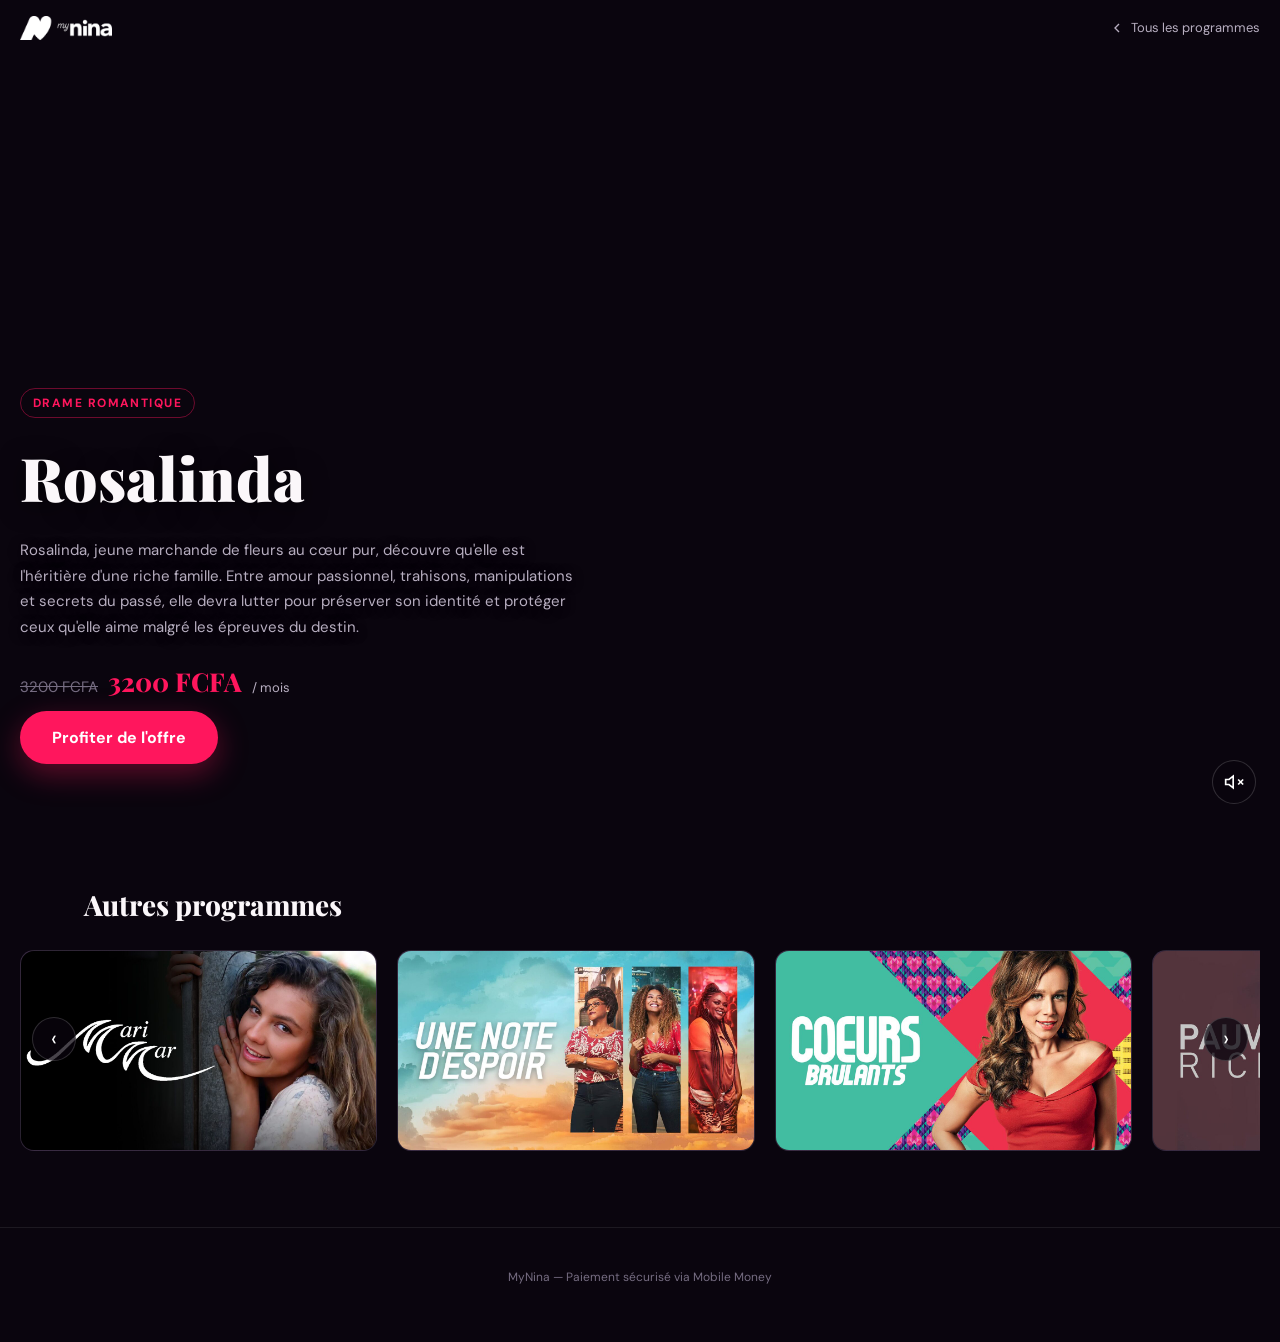
==== programme.html @ 57da58f5 "Initial commit" ====
<!DOCTYPE html>
<html lang="fr">
<head>
  <meta charset="utf-8" />
  <meta name="viewport" content="width=device-width, initial-scale=1" />
  <title>MyNina</title>
  <meta name="description" content="Regardez cette télénovela sur MyNina." />
  <link rel="icon" type="image/png" href="assets/favicon-32.png" />
  <link rel="apple-touch-icon" href="assets/favicon-180.png" />

  <link rel="preconnect" href="https://fonts.googleapis.com">
  <link rel="preconnect" href="https://fonts.gstatic.com" crossorigin>
  <link href="https://fonts.googleapis.com/css2?family=Playfair+Display:wght@700;800;900&family=DM+Sans:wght@400;500;700&display=swap" rel="stylesheet">
  <link rel="stylesheet" href="style.css" />
</head>
<body>
  <header class="nav nav-overlay">
    <div class="nav-inner">
      <div class="nav-brand">
        <img src="assets/logo-mynina-white.png" alt="MyNina" class="nav-logo-img" />
      </div>
      <a href="/" class="nav-back">
        <svg viewBox="0 0 24 24"><path d="M15 18l-6-6 6-6"/></svg>
        Tous les programmes
      </a>
    </div>
  </header>

  <!-- HERO façon Netflix/Prime : bande-annonce en fond, titre + CTA par-dessus -->
  <section class="media-hero" id="programHero">
    <video id="heroVideo" class="media-hero-video" muted loop playsinline autoplay preload="metadata"></video>
    <button class="sound-toggle" id="heroSoundToggle" aria-label="Activer le son"></button>
    <div class="media-hero-content">
      <span class="genre-pill reveal" id="genrePill">—</span>
      <h1 class="hero-title reveal reveal-delay-1" id="seriesTitle">—</h1>
      <p class="synopsis-text hero-synopsis reveal reveal-delay-2" id="synopsisText"></p>

      <div class="hero-price-row reveal reveal-delay-3">
        <span class="price-old" id="regularPrice"></span>
        <span class="price-new" id="promoPrice"></span>
        <span class="price-per">/ mois</span>
      </div>
      <div class="promo-badge reveal reveal-delay-3" id="promoCountdown"></div>
      <div class="reveal reveal-delay-4">
        <button class="btn-primary btn-hero" id="convertCta" type="button">Profiter de l'offre</button>
      </div>
    </div>
  </section>

  <!-- Autres programmes -->
  <section class="carousel-section">
    <h2 class="section-heading reveal">Autres programmes</h2>
    <div class="carousel-row" id="otherProgramsRow">
      <button class="carousel-arrow carousel-arrow-left" aria-label="Précédent">‹</button>
      <div class="program-carousel" id="otherProgramsCarousel"></div>
      <button class="carousel-arrow carousel-arrow-right" aria-label="Suivant">›</button>
    </div>
  </section>

  <footer class="footer">MyNina — Paiement sécurisé via Mobile Money</footer>

  <!-- POPUP — formulaire simplifié -->
  <div class="modal-backdrop" id="paymentModal" role="dialog" aria-modal="true" aria-labelledby="modalTitle" aria-hidden="true">
    <div class="modal">
      <button class="modal-close" id="modalCloseBtn" aria-label="Fermer">✕</button>

      <div class="step-form active" id="stepForm">
        <div class="modal-eyebrow">MyNina</div>
        <h3 id="modalTitle">Profitez de l'offre</h3>
        <p class="modal-sub">Renseignez vos informations pour activer votre abonnement.</p>
        <div class="promo-badge" id="modalCountdown" style="margin-bottom:18px;"></div>

        <form id="accountForm" novalidate>
          <div class="field">
            <label for="fullName">Nom complet*</label>
            <input id="fullName" name="fullName" type="text" placeholder="Nom complet" required autocomplete="name" />
          </div>
          <div class="field">
            <label for="email">Adresse e-mail*</label>
            <input id="email" name="email" type="email" placeholder="votre@email.com" required autocomplete="email" />
          </div>
          <div class="field">
            <label for="country">Pays*</label>
            <select id="country" name="country" required></select>
          </div>
          <div class="field">
            <label for="phone">Numéro Mobile Money*</label>
            <div class="phone-group">
              <span class="phone-dial" id="phoneDial">+225</span>
              <input id="phone" name="phone" type="tel" placeholder="07 00 00 00 00" inputmode="numeric" required autocomplete="tel" />
            </div>
          </div>
          <div class="field">
            <label>Opérateur*</label>
            <div class="operator-cards" id="operatorGroup"></div>
          </div>

          <div class="price-row">
            <span>Montant à régler</span>
            <span class="amount" id="priceAmount"></span>
          </div>

          <button class="btn-primary" id="submitBtn" type="submit" style="width:100%;"></button>
          <div class="form-note" id="formNote"></div>
        </form>
      </div>

      <div class="modal-status" id="stepStatus"></div>
    </div>
  </div>

  <script src="app.js"></script>
  <script>
    document.getElementById("submitBtn").textContent = `Profiter de l'offre — ${currentPrice()} ${PAYMENT_CURRENCY_LABEL}`;
  </script>
</body>
</html>
---- style.css ----
/* ==========================================================================
   MyNina — Landing multi-programmes — Design tokens
   ========================================================================== */
:root {
  --bg-void: #0A050E;
  --bg-panel: #160E1D;
  --bg-panel-2: #1F1427;
  --bg-panel-3: #291A33;
  --violet: #542B5E;
  --violet-soft: #3A2244;
  --rose: #FF165D;
  --rose-dim: #B4104A;
  --rose-glow: rgba(255, 22, 93, 0.35);
  --text-primary: #FBF7FA;
  --text-secondary: #B7AEC0;
  --text-tertiary: #756C81;
  --border: rgba(255, 255, 255, 0.08);
  --border-strong: rgba(255, 255, 255, 0.16);
  --success: #3DDC97;
  --danger: #FF5D77;
  --font-display: "Playfair Display", "Georgia", serif;
  --font-body: "DM Sans", -apple-system, BlinkMacSystemFont, "Segoe UI", sans-serif;
  --radius-sm: 8px;
  --radius-md: 14px;
  --radius-lg: 22px;
  --shadow-soft: 0 20px 60px rgba(0, 0, 0, 0.45);
}

* { box-sizing: border-box; margin: 0; padding: 0; }
html { scroll-behavior: smooth; }
body {
  background: var(--bg-void);
  color: var(--text-primary);
  font-family: var(--font-body);
  line-height: 1.5;
  min-height: 100vh;
  -webkit-font-smoothing: antialiased;
  overflow-x: hidden;
}
a { color: inherit; text-decoration: none; }
img { max-width: 100%; display: block; }
button { font-family: inherit; cursor: pointer; border: none; }
:focus-visible { outline: 2px solid var(--rose); outline-offset: 3px; }

/* Animations d'apparition au scroll */
.reveal { opacity: 0; transform: translateY(28px); transition: opacity 0.7s ease, transform 0.7s ease; }
.reveal.in { opacity: 1; transform: none; }
.reveal-delay-1 { transition-delay: 0.08s; }
.reveal-delay-2 { transition-delay: 0.16s; }
.reveal-delay-3 { transition-delay: 0.24s; }
.reveal-delay-4 { transition-delay: 0.32s; }

@media (prefers-reduced-motion: reduce) {
  *, *::before, *::after { animation-duration: 0.001ms !important; transition-duration: 0.001ms !important; }
  .reveal { opacity: 1; transform: none; }
}

/* ==========================================================================
   Header
   ========================================================================== */
.nav {
  position: sticky; top: 0; z-index: 40;
  background: rgba(10, 5, 14, 0.72);
  backdrop-filter: blur(14px);
  border-bottom: 1px solid var(--border);
  transition: background 0.3s ease;
}
.nav-overlay { position: absolute; top: 0; left: 0; right: 0; background: linear-gradient(180deg, rgba(10,5,14,0.75), transparent); border: none; backdrop-filter: none; }
.nav-inner { display: flex; align-items: center; justify-content: space-between; padding: 16px 20px; }
.nav-brand { display: flex; align-items: center; gap: 12px; }
.nav-logo-img { height: 24px; width: auto; }
.nav-back { font-size: 13px; color: var(--text-secondary); display: flex; align-items: center; gap: 6px; transition: color 0.2s ease; }
.nav-back:hover { color: var(--text-primary); }
.nav-back svg { width: 16px; height: 16px; stroke: currentColor; fill: none; stroke-width: 2; }

/* ==========================================================================
   Hero vidéo (accueil + page programme) avec bouton son
   ========================================================================== */
.media-hero { position: relative; min-height: 92vh; overflow: hidden; display: flex; align-items: flex-end; }
.media-hero-video { position: absolute; inset: 0; width: 100%; height: 100%; object-fit: cover; }
.media-hero::after {
  content: ""; position: absolute; inset: 0;
  background: linear-gradient(180deg, rgba(10,5,14,0.35) 0%, rgba(10,5,14,0.35) 40%, var(--bg-void) 96%),
              linear-gradient(90deg, rgba(10,5,14,0.75) 0%, rgba(10,5,14,0.15) 55%);
  pointer-events: none;
}
.media-hero-content { position: relative; z-index: 2; padding: 0 20px 64px; max-width: 720px; }
.sound-toggle {
  position: absolute; bottom: 24px; right: 24px; z-index: 3;
  width: 44px; height: 44px; border-radius: 50%;
  background: rgba(10,5,14,0.55); border: 1px solid var(--border-strong);
  display: flex; align-items: center; justify-content: center; color: #fff;
  transition: background 0.2s ease, transform 0.2s ease;
}
.sound-toggle:hover { background: rgba(10,5,14,0.8); transform: scale(1.06); }
.sound-toggle svg { width: 20px; height: 20px; }

/* ==========================================================================
   HUB — hero d'accueil
   ========================================================================== */
.hub-hero-eyebrow { font-size: 12px; font-weight: 700; letter-spacing: 0.18em; text-transform: uppercase; color: var(--rose); margin-bottom: 12px; }
.hub-hero-title {
  font-family: var(--font-display); font-weight: 900;
  font-size: clamp(34px, 7vw, 62px); margin-bottom: 16px;
  text-shadow: 0 4px 24px rgba(0,0,0,0.6);
}
.hub-hero-sub { color: var(--text-secondary); font-size: 16px; max-width: 520px; margin-bottom: 26px; }
.scroll-cue {
  display: inline-flex; align-items: center; gap: 8px; font-size: 13px; color: var(--text-secondary);
  border: 1px solid var(--border-strong); border-radius: 999px; padding: 10px 18px;
  transition: border-color 0.2s ease, color 0.2s ease;
}
.scroll-cue:hover { border-color: var(--rose); color: var(--text-primary); }

/* ==========================================================================
   Carrousel — 3 cartes visibles, plus grandes, avec animations
   ========================================================================== */
.carousel-section { padding: 56px 0 60px; max-width: 1240px; margin: 0 auto; }
.section-heading {
  padding: 0 64px 20px; font-family: var(--font-display); font-weight: 800;
  font-size: clamp(20px, 3vw, 28px);
}
.carousel-row { position: relative; }
.program-carousel {
  display: flex; gap: 20px; overflow-x: auto; scroll-snap-type: x mandatory;
  padding: 4px 64px 16px; scrollbar-width: none;
}
.program-carousel::-webkit-scrollbar { display: none; }
.carousel-arrow {
  position: absolute; top: 42%; transform: translateY(-50%);
  width: 44px; height: 44px; border-radius: 50%;
  background: rgba(10,5,14,0.75); border: 1px solid var(--border-strong);
  color: #fff; font-size: 22px; z-index: 5;
  display: flex; align-items: center; justify-content: center;
  transition: background 0.2s ease, transform 0.2s ease;
}
.carousel-arrow:hover { background: var(--rose); transform: translateY(-50%) scale(1.08); }
.carousel-arrow-left { left: 12px; }
.carousel-arrow-right { right: 12px; }

.program-card {
  position: relative; scroll-snap-align: start;
  flex: 0 0 calc((100% - 40px) / 3);
  border-radius: var(--radius-md); overflow: hidden;
  aspect-ratio: 16 / 9;
  border: 1px solid var(--border);
  background: linear-gradient(160deg, var(--bg-panel-3), var(--bg-panel));
  transition: transform 0.3s ease, border-color 0.3s ease, box-shadow 0.3s ease;
}
.program-card:hover { transform: translateY(-6px) scale(1.03); border-color: rgba(255, 22, 93, 0.5); box-shadow: 0 16px 40px rgba(255,22,93,0.25); z-index: 2; }
.program-card-poster, .program-card-video { position: absolute; inset: 0; width: 100%; height: 100%; object-fit: cover; }
.program-card-video { opacity: 0; transition: opacity 0.3s ease; }
.program-card:hover .program-card-video { opacity: 1; }
.program-card-overlay {
  position: absolute; inset: 0; z-index: 2;
  background: linear-gradient(180deg, rgba(10,5,14,0) 45%, rgba(10,5,14,0.92) 100%);
  display: flex; align-items: flex-end; padding: 16px;
  opacity: 0; transition: opacity 0.3s ease;
}
.program-card:hover .program-card-overlay { opacity: 1; }
.program-card-title { font-family: var(--font-display); font-weight: 800; font-size: 17px; color: #fff; }

@media (max-width: 900px) {
  .program-card { flex: 0 0 calc((100% - 20px) / 2); }
}
@media (max-width: 560px) {
  .program-card { flex: 0 0 84%; }
  .program-carousel { padding: 4px 44px 16px; }
  .section-heading { padding: 0 44px 16px; }
  .carousel-arrow { width: 34px; height: 34px; font-size: 17px; }
}

/* ==========================================================================
   Page détail programme — contenu sous le hero
   ========================================================================== */
.genre-pill {
  display: inline-block; font-size: 12px; font-weight: 700; letter-spacing: 0.12em; text-transform: uppercase;
  color: var(--rose); border: 1px solid rgba(255, 22, 93, 0.4); border-radius: 999px; padding: 5px 12px;
  margin-bottom: 14px;
}
.hero-title {
  font-family: var(--font-display); font-weight: 900;
  font-size: clamp(34px, 7vw, 60px); margin-bottom: 16px;
  text-shadow: 0 4px 24px rgba(0,0,0,0.6);
}
.synopsis-text { color: var(--text-secondary); font-size: 15px; line-height: 1.7; }
.hero-synopsis { max-width: 560px; margin-bottom: 22px; text-shadow: 0 2px 12px rgba(0,0,0,0.5); }

.hero-price-row { display: flex; align-items: baseline; gap: 10px; margin-bottom: 10px; }
.price-old { color: var(--text-tertiary); text-decoration: line-through; font-size: 15px; }
.price-new { font-family: var(--font-display); font-weight: 800; font-size: 26px; color: var(--rose); }
.price-per { color: var(--text-secondary); font-size: 13px; }

.promo-badge {
  display: inline-block; font-size: 12px; font-weight: 700;
  color: var(--rose); background: rgba(255,22,93,0.14);
  border: 1px solid rgba(255,22,93,0.35); border-radius: 999px;
  padding: 6px 14px; margin-bottom: 22px;
}

.btn-primary {
  background: var(--rose); color: #fff; font-weight: 700; font-size: 15px;
  padding: 14px 26px; border-radius: 999px; white-space: nowrap;
  transition: transform 0.2s ease, box-shadow 0.2s ease;
  box-shadow: 0 10px 30px var(--rose-glow);
}
.btn-primary:hover { transform: translateY(-2px) scale(1.02); box-shadow: 0 16px 40px var(--rose-glow); }
.btn-primary:disabled { opacity: 0.55; cursor: not-allowed; transform: none; box-shadow: none; }
.btn-hero { font-size: 16px; padding: 16px 32px; }

/* ==========================================================================
   Popup compte + paiement
   ========================================================================== */
.modal-backdrop {
  position: fixed; inset: 0; background: rgba(6, 3, 9, 0.75); backdrop-filter: blur(8px);
  display: none; align-items: center; justify-content: center; padding: 20px; z-index: 100;
}
.modal-backdrop.show { display: flex; }
.modal {
  width: 100%; max-width: 440px; max-height: 90vh; overflow-y: auto;
  background: var(--bg-panel); border: 1px solid var(--border-strong);
  border-radius: var(--radius-lg); padding: 30px; box-shadow: var(--shadow-soft); position: relative;
  animation: modalIn 0.3s ease;
}
@keyframes modalIn { from { opacity: 0; transform: translateY(16px) scale(0.98); } to { opacity: 1; transform: none; } }
.modal-close {
  position: absolute; top: 16px; right: 16px; width: 32px; height: 32px; border-radius: 50%;
  background: rgba(255, 255, 255, 0.06); display: flex; align-items: center; justify-content: center;
  color: var(--text-secondary); font-size: 18px; transition: background 0.2s ease;
}
.modal-close:hover { background: rgba(255,255,255,0.14); }
.modal-eyebrow { font-size: 11px; text-transform: uppercase; letter-spacing: 0.14em; color: var(--rose); font-weight: 700; margin-bottom: 10px; }
.modal h3 { font-family: var(--font-display); font-size: 24px; margin-bottom: 6px; }
.modal .modal-sub { color: var(--text-secondary); font-size: 14px; margin-bottom: 22px; }

.field { margin-bottom: 14px; }
.field label { display: block; font-size: 12px; color: var(--text-secondary); margin-bottom: 6px; }
.field input {
  width: 100%; background: var(--bg-panel-2); border: 1px solid var(--border); border-radius: var(--radius-sm);
  padding: 12px 14px; color: var(--text-primary); font-size: 14px; transition: border-color 0.15s ease;
}
.field input::placeholder { color: var(--text-tertiary); }
.field input:focus { border-color: var(--rose); }

.field select {
  width: 100%; background: var(--bg-panel-2); border: 1px solid var(--border); border-radius: var(--radius-sm);
  padding: 12px 14px; color: var(--text-primary); font-size: 14px; appearance: none;
  background-image: url("data:image/svg+xml;utf8,<svg xmlns='http://www.w3.org/2000/svg' width='16' height='16' viewBox='0 0 24 24' fill='none' stroke='%23B7AEC0' stroke-width='2'><path d='M6 9l6 6 6-6'/></svg>");
  background-repeat: no-repeat; background-position: right 12px center;
}
.field select:focus { border-color: var(--rose); }

.phone-group { display: flex; gap: 8px; }
.phone-dial {
  flex: 0 0 auto; display: flex; align-items: center; padding: 0 12px;
  background: var(--bg-panel-2); border: 1px solid var(--border); border-radius: var(--radius-sm);
  color: var(--text-secondary); font-size: 14px; font-weight: 600; white-space: nowrap;
}
.phone-group input { flex: 1; min-width: 0; }

.operator-cards { display: grid; grid-template-columns: repeat(auto-fit, minmax(100px, 1fr)); gap: 10px; }
.operator-card {
  border: 1px solid var(--border); border-radius: var(--radius-sm); padding: 14px 10px;
  text-align: center; cursor: pointer; background: var(--bg-panel-2);
  transition: border-color 0.15s ease, transform 0.15s ease;
}
.operator-card input { display: none; }
.operator-card:hover { transform: translateY(-2px); }
.operator-card.is-selected { border-color: var(--rose); box-shadow: inset 0 0 0 1px var(--rose); }
.operator-badge {
  width: 36px; height: 36px; border-radius: 50%; margin: 0 auto 8px;
  display: flex; align-items: center; justify-content: center;
  font-family: var(--font-display); font-weight: 800; font-size: 14px; color: #fff;
}
.operator-name { font-size: 12px; color: var(--text-secondary); font-weight: 600; }
.operator-card.is-selected .operator-name { color: var(--text-primary); }

.price-row {
  display: flex; align-items: center; justify-content: space-between; padding: 12px 14px;
  background: rgba(255, 22, 93, 0.08); border: 1px solid rgba(255, 22, 93, 0.25); border-radius: var(--radius-sm);
  margin: 18px 0; font-size: 13px;
}
.price-row .amount { font-family: var(--font-display); font-weight: 800; font-size: 18px; color: var(--rose); }
.form-note { font-size: 12px; color: var(--danger); min-height: 16px; margin-top: 4px; }

.modal-status { display: none; flex-direction: column; align-items: center; text-align: center; gap: 14px; padding: 10px 0 4px; }
.modal-status.show { display: flex; }
.spinner { width: 40px; height: 40px; border-radius: 50%; border: 3px solid var(--border-strong); border-top-color: var(--rose); animation: spin 0.9s linear infinite; }
@keyframes spin { to { transform: rotate(360deg); } }
.modal-status h4 { font-family: var(--font-display); font-size: 19px; }
.modal-status p { color: var(--text-secondary); font-size: 13px; max-width: 300px; }
.modal-status.is-success .status-icon { color: var(--success); }
.modal-status.is-failed .status-icon { color: var(--danger); }
.status-icon svg { width: 46px; height: 46px; }
.status-spinner {
  width: 46px; height: 46px; border-radius: 50%;
  border: 3px solid rgba(183, 174, 192, 0.25);
  border-top-color: var(--success);
  animation: status-spin 0.8s linear infinite;
}
@keyframes status-spin { to { transform: rotate(360deg); } }

.step-form, .step-status { display: none; }
.step-form.active, .step-status.active { display: block; }

.footer { padding: 40px 20px 56px; text-align: center; color: var(--text-tertiary); font-size: 12px; border-top: 1px solid var(--border); }

@media (max-width: 560px) {
  .btn-primary { width: 100%; }
  .hero-price-row { flex-wrap: wrap; }
  .media-hero { min-height: 82vh; }
}
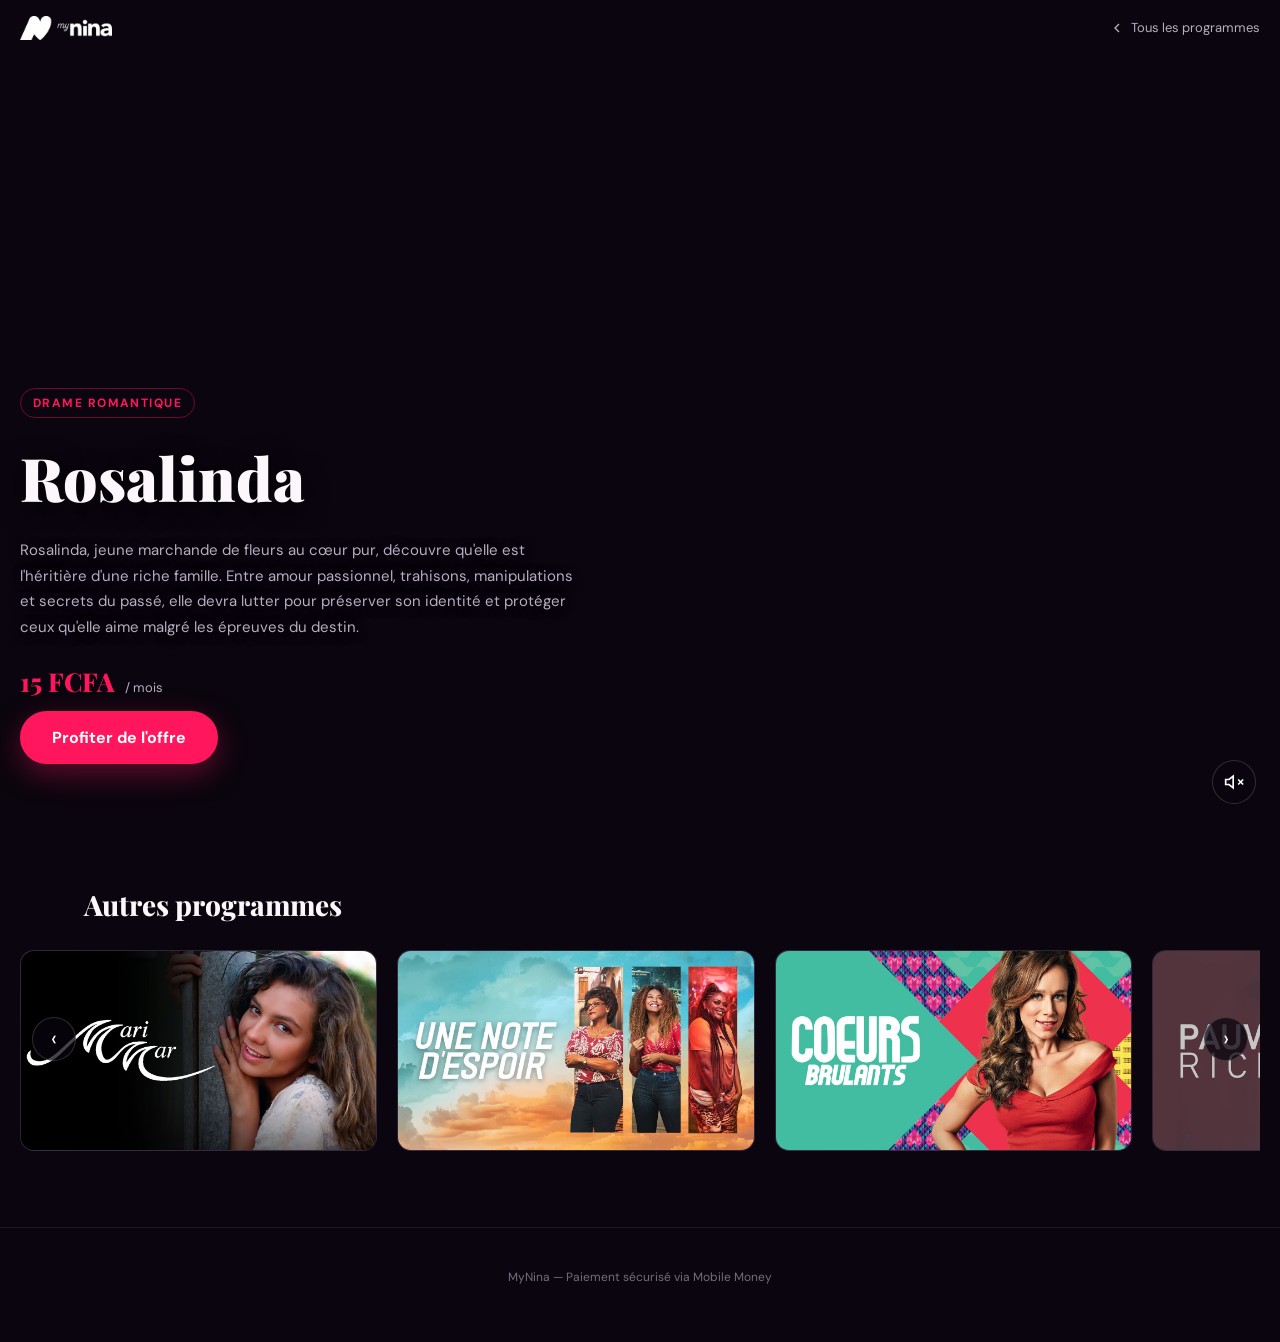
==== commit 3ef53cf3: "ajout des 3 offres et logos moyens de paiement" ====
--- a/programme.html
+++ b/programme.html
@@ -36,11 +36,9 @@
       <p class="synopsis-text hero-synopsis reveal reveal-delay-2" id="synopsisText"></p>
 
       <div class="hero-price-row reveal reveal-delay-3">
-        <span class="price-old" id="regularPrice"></span>
-        <span class="price-new" id="promoPrice"></span>
-        <span class="price-per">/ mois</span>
+        <span class="price-new" id="heroPrice"></span>
+        <span class="price-per" id="heroPriceSuffix"></span>
       </div>
-      <div class="promo-badge reveal reveal-delay-3" id="promoCountdown"></div>
       <div class="reveal reveal-delay-4">
         <button class="btn-primary btn-hero" id="convertCta" type="button">Profiter de l'offre</button>
       </div>
@@ -68,9 +66,12 @@
         <div class="modal-eyebrow">MyNina</div>
         <h3 id="modalTitle">Profitez de l'offre</h3>
         <p class="modal-sub">Renseignez vos informations pour activer votre abonnement.</p>
-        <div class="promo-badge" id="modalCountdown" style="margin-bottom:18px;"></div>
 
         <form id="accountForm" novalidate>
+          <div class="field">
+            <label>Choisissez votre offre*</label>
+            <div class="plan-cards" id="planGroup"></div>
+          </div>
           <div class="field">
             <label for="fullName">Nom complet*</label>
             <input id="fullName" name="fullName" type="text" placeholder="Nom complet" required autocomplete="name" />
--- a/style.css
+++ b/style.css
@@ -274,6 +274,23 @@
 }
 .operator-name { font-size: 12px; color: var(--text-secondary); font-weight: 600; }
 .operator-card.is-selected .operator-name { color: var(--text-primary); }
+.operator-logo {
+  width: auto; height: 30px; max-width: 100%; margin: 0 auto 8px; object-fit: contain;
+  display: block; border-radius: 6px; background: #fff; padding: 4px;
+}
+
+.plan-cards { display: grid; grid-template-columns: repeat(3, 1fr); gap: 10px; margin-bottom: 14px; }
+.plan-card {
+  border: 1px solid var(--border); border-radius: var(--radius-sm); padding: 14px 8px;
+  text-align: center; cursor: pointer; background: var(--bg-panel-2);
+  transition: border-color 0.15s ease, transform 0.15s ease;
+}
+.plan-card input { display: none; }
+.plan-card:hover { transform: translateY(-2px); }
+.plan-card.is-selected { border-color: var(--rose); box-shadow: inset 0 0 0 1px var(--rose); }
+.plan-name { font-size: 12px; color: var(--text-secondary); font-weight: 600; margin-bottom: 4px; }
+.plan-card.is-selected .plan-name { color: var(--text-primary); }
+.plan-price { font-family: var(--font-display); font-weight: 800; font-size: 15px; color: var(--rose); }
 
 .price-row {
   display: flex; align-items: center; justify-content: space-between; padding: 12px 14px;
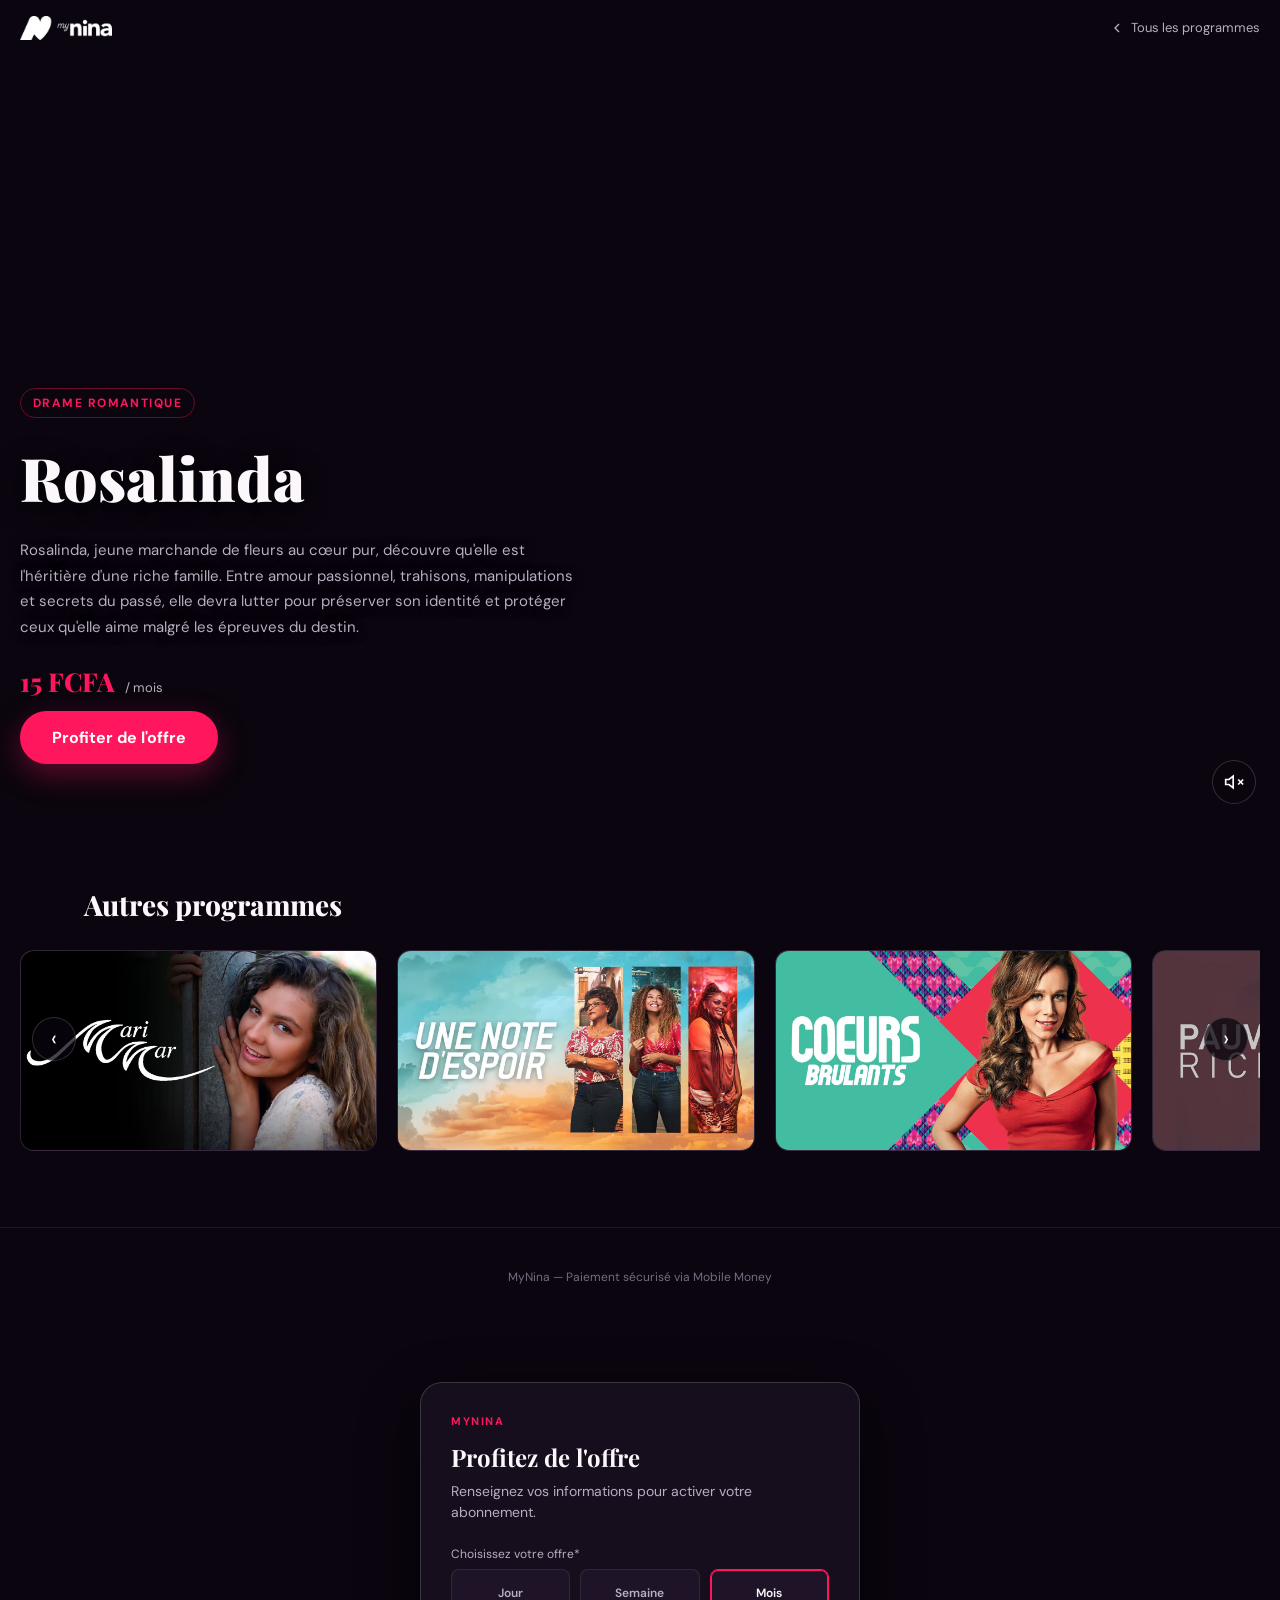
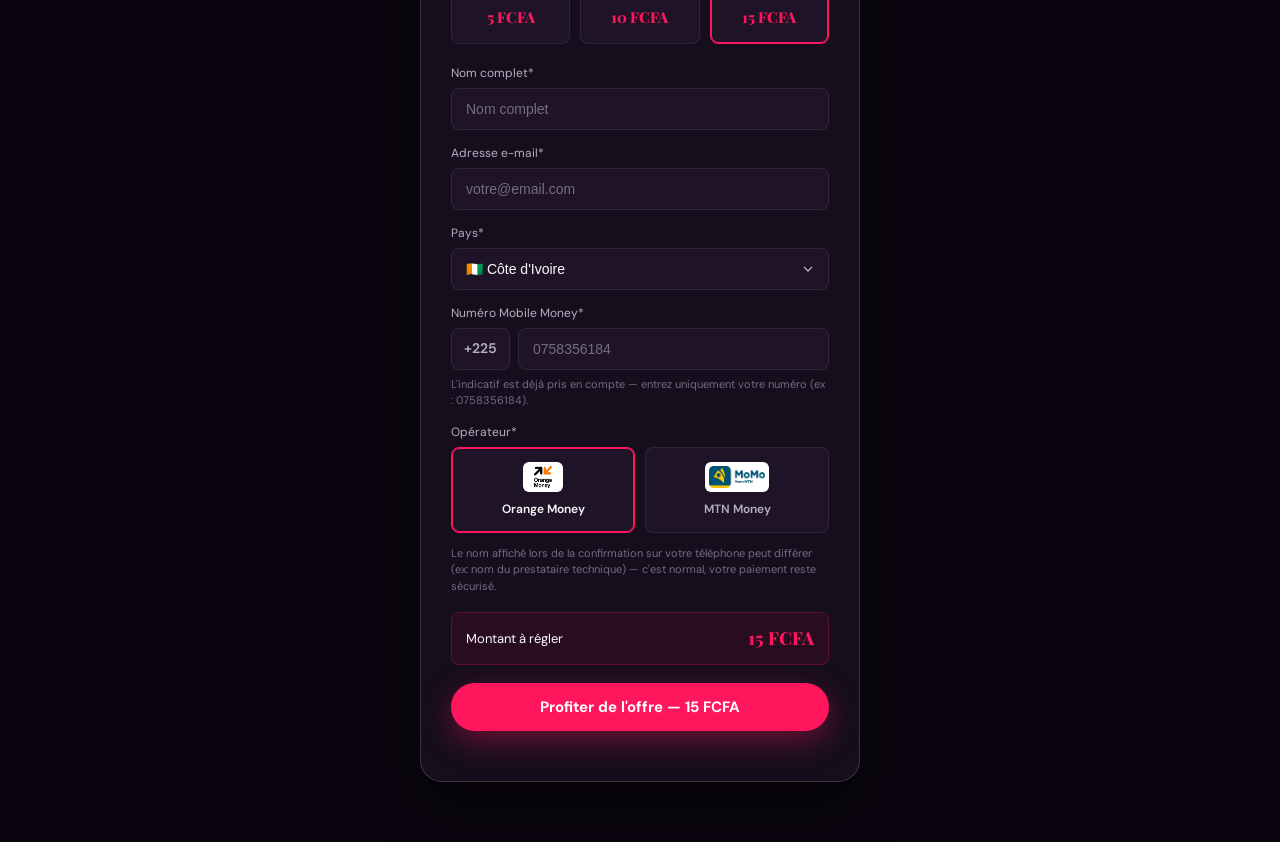
==== commit 641479a3: "formulaire statique, retrait wave/moov, correctif spinner mobile" ====
--- a/programme.html
+++ b/programme.html
@@ -2,6 +2,12 @@
 <html lang="fr">
 <head>
   <meta charset="utf-8" />
+  <script>
+    // Corrige la résolution des chemins relatifs (style.css, assets/...) quelle que soit
+    // la profondeur de l'URL affichée (ex: /programmes/rosalinda) ou le sous-répertoire
+    // de déploiement (ex: mynina.tv/abonnements). Doit s'exécuter AVANT tout <link>/<script src>.
+    document.write('<base href="' + (location.pathname.indexOf("/abonnements") === 0 ? "/abonnements/" : "/") + '">');
+  </script>
   <meta name="viewport" content="width=device-width, initial-scale=1" />
   <title>MyNina</title>
   <meta name="description" content="Regardez cette télénovela sur MyNina." />
@@ -19,7 +25,7 @@
       <div class="nav-brand">
         <img src="assets/logo-mynina-white.png" alt="MyNina" class="nav-logo-img" />
       </div>
-      <a href="/" class="nav-back">
+      <a href="/" class="nav-back" id="navBackLink">
         <svg viewBox="0 0 24 24"><path d="M15 18l-6-6 6-6"/></svg>
         Tous les programmes
       </a>
@@ -57,11 +63,9 @@
 
   <footer class="footer">MyNina — Paiement sécurisé via Mobile Money</footer>
 
-  <!-- POPUP — formulaire simplifié -->
-  <div class="modal-backdrop" id="paymentModal" role="dialog" aria-modal="true" aria-labelledby="modalTitle" aria-hidden="true">
-    <div class="modal">
-      <button class="modal-close" id="modalCloseBtn" aria-label="Fermer">✕</button>
-
+  <!-- Formulaire de paiement — section statique (plus de popup, pour la stabilité mobile) -->
+  <section class="payment-section" id="paymentSection">
+    <div class="payment-card">
       <div class="step-form active" id="stepForm">
         <div class="modal-eyebrow">MyNina</div>
         <h3 id="modalTitle">Profitez de l'offre</h3>
@@ -88,12 +92,14 @@
             <label for="phone">Numéro Mobile Money*</label>
             <div class="phone-group">
               <span class="phone-dial" id="phoneDial">+225</span>
-              <input id="phone" name="phone" type="tel" placeholder="07 00 00 00 00" inputmode="numeric" required autocomplete="tel" />
+              <input id="phone" name="phone" type="tel" placeholder="0758356184" inputmode="numeric" required autocomplete="tel" />
             </div>
+            <small class="field-hint">L'indicatif est déjà pris en compte — entrez uniquement votre numéro (ex : 0758356184).</small>
           </div>
           <div class="field">
             <label>Opérateur*</label>
             <div class="operator-cards" id="operatorGroup"></div>
+            <small class="field-hint">Le nom affiché lors de la confirmation sur votre téléphone peut différer (ex: nom du prestataire technique) — c'est normal, votre paiement reste sécurisé.</small>
           </div>
 
           <div class="price-row">
@@ -108,7 +114,7 @@
 
       <div class="modal-status" id="stepStatus"></div>
     </div>
-  </div>
+  </section>
 
   <script src="app.js"></script>
   <script>
--- a/style.css
+++ b/style.css
@@ -100,18 +100,22 @@
    ========================================================================== */
 .hub-hero-eyebrow { font-size: 12px; font-weight: 700; letter-spacing: 0.18em; text-transform: uppercase; color: var(--rose); margin-bottom: 12px; }
 .hub-hero-title {
-  font-family: var(--font-display); font-weight: 900;
+  position: relative; font-family: var(--font-display); font-weight: 900;
   font-size: clamp(34px, 7vw, 62px); margin-bottom: 16px;
   text-shadow: 0 4px 24px rgba(0,0,0,0.6);
 }
+.hub-hero-title::before {
+  content: ""; position: absolute; left: -40px; top: -60px; width: 380px; height: 380px;
+  background: radial-gradient(circle, var(--rose-glow) 0%, transparent 70%);
+  z-index: -1; pointer-events: none;
+}
 .hub-hero-sub { color: var(--text-secondary); font-size: 16px; max-width: 520px; margin-bottom: 26px; }
-.scroll-cue {
-  display: inline-flex; align-items: center; gap: 8px; font-size: 13px; color: var(--text-secondary);
-  border: 1px solid var(--border-strong); border-radius: 999px; padding: 10px 18px;
-  transition: border-color 0.2s ease, color 0.2s ease;
-}
-.scroll-cue:hover { border-color: var(--rose); color: var(--text-primary); }
-
+.hero-cta-row { display: flex; align-items: center; gap: 18px; flex-wrap: wrap; margin-bottom: 22px; }
+.hero-cta-secondary {
+  background: none; color: var(--text-secondary); font-size: 14px; font-weight: 600;
+  text-decoration: underline; text-underline-offset: 3px; transition: color 0.2s ease;
+}
+.hero-cta-secondary:hover { color: var(--text-primary); }
 /* ==========================================================================
    Carrousel — 3 cartes visibles, plus grandes, avec animations
    ========================================================================== */
@@ -209,29 +213,19 @@
 .btn-hero { font-size: 16px; padding: 16px 32px; }
 
 /* ==========================================================================
-   Popup compte + paiement
-   ========================================================================== */
-.modal-backdrop {
-  position: fixed; inset: 0; background: rgba(6, 3, 9, 0.75); backdrop-filter: blur(8px);
-  display: none; align-items: center; justify-content: center; padding: 20px; z-index: 100;
-}
-.modal-backdrop.show { display: flex; }
-.modal {
-  width: 100%; max-width: 440px; max-height: 90vh; overflow-y: auto;
+   Formulaire de paiement — section statique (plus de popup, pour la stabilité
+   mobile : les overlays position:fixed sont une source classique de bugs avec
+   le clavier virtuel et le défilement sur mobile Safari/Chrome).
+   ========================================================================== */
+.payment-section { padding: 40px 16px 60px; display: flex; justify-content: center; }
+.payment-card {
+  width: 100%; max-width: 440px;
   background: var(--bg-panel); border: 1px solid var(--border-strong);
-  border-radius: var(--radius-lg); padding: 30px; box-shadow: var(--shadow-soft); position: relative;
-  animation: modalIn 0.3s ease;
-}
-@keyframes modalIn { from { opacity: 0; transform: translateY(16px) scale(0.98); } to { opacity: 1; transform: none; } }
-.modal-close {
-  position: absolute; top: 16px; right: 16px; width: 32px; height: 32px; border-radius: 50%;
-  background: rgba(255, 255, 255, 0.06); display: flex; align-items: center; justify-content: center;
-  color: var(--text-secondary); font-size: 18px; transition: background 0.2s ease;
-}
-.modal-close:hover { background: rgba(255,255,255,0.14); }
+  border-radius: var(--radius-lg); padding: 30px; box-shadow: var(--shadow-soft);
+}
 .modal-eyebrow { font-size: 11px; text-transform: uppercase; letter-spacing: 0.14em; color: var(--rose); font-weight: 700; margin-bottom: 10px; }
-.modal h3 { font-family: var(--font-display); font-size: 24px; margin-bottom: 6px; }
-.modal .modal-sub { color: var(--text-secondary); font-size: 14px; margin-bottom: 22px; }
+.payment-card h3 { font-family: var(--font-display); font-size: 24px; margin-bottom: 6px; }
+.payment-card .modal-sub { color: var(--text-secondary); font-size: 14px; margin-bottom: 22px; }
 
 .field { margin-bottom: 14px; }
 .field label { display: block; font-size: 12px; color: var(--text-secondary); margin-bottom: 6px; }
@@ -257,6 +251,7 @@
   color: var(--text-secondary); font-size: 14px; font-weight: 600; white-space: nowrap;
 }
 .phone-group input { flex: 1; min-width: 0; }
+.field-hint { display: block; margin-top: 6px; font-size: 11px; color: var(--text-tertiary); }
 
 .operator-cards { display: grid; grid-template-columns: repeat(auto-fit, minmax(100px, 1fr)); gap: 10px; }
 .operator-card {
@@ -302,23 +297,114 @@
 
 .modal-status { display: none; flex-direction: column; align-items: center; text-align: center; gap: 14px; padding: 10px 0 4px; }
 .modal-status.show { display: flex; }
-.spinner { width: 40px; height: 40px; border-radius: 50%; border: 3px solid var(--border-strong); border-top-color: var(--rose); animation: spin 0.9s linear infinite; }
-@keyframes spin { to { transform: rotate(360deg); } }
 .modal-status h4 { font-family: var(--font-display); font-size: 19px; }
 .modal-status p { color: var(--text-secondary); font-size: 13px; max-width: 300px; }
 .modal-status.is-success .status-icon { color: var(--success); }
 .modal-status.is-failed .status-icon { color: var(--danger); }
 .status-icon svg { width: 46px; height: 46px; }
-.status-spinner {
-  width: 46px; height: 46px; border-radius: 50%;
-  border: 3px solid rgba(183, 174, 192, 0.25);
-  border-top-color: var(--success);
-  animation: status-spin 0.8s linear infinite;
+/* Spinner en SVG plutôt qu'en CSS pur (bordure animée) : bien plus stable sur
+   mobile — l'astuce "border-color qui tourne" est connue pour scintiller ou se
+   figer sur Safari iOS et certains Chrome Android, surtout pendant un scroll. */
+.status-spinner { width: 46px; height: 46px; animation: status-spin 1s linear infinite; transform-origin: center; }
+.status-spinner circle {
+  fill: none; stroke: var(--success); stroke-width: 4; stroke-linecap: round;
+  stroke-dasharray: 85 150;
 }
 @keyframes status-spin { to { transform: rotate(360deg); } }
 
 .step-form, .step-status { display: none; }
 .step-form.active, .step-status.active { display: block; }
+
+/* ==========================================================================
+   Choix de l'offre (page hub)
+   ========================================================================== */
+.pricing-section { position: relative; padding: 40px 64px 20px; max-width: 1100px; margin: 0 auto; text-align: center; }
+.pricing-section::before {
+  content: ""; position: absolute; top: -60px; left: 50%; transform: translateX(-50%);
+  width: 700px; height: 400px; background: radial-gradient(ellipse, rgba(255,22,93,0.12) 0%, transparent 70%);
+  z-index: -1; pointer-events: none;
+}
+.pricing-intro { color: var(--text-secondary); font-size: 15px; max-width: 480px; margin: 0 auto 32px; }
+.pricing-grid { display: grid; grid-template-columns: repeat(3, 1fr); gap: 20px; align-items: start; }
+.pricing-card {
+  position: relative; background: var(--bg-panel); border: 1px solid var(--border);
+  border-radius: var(--radius-lg); padding: 32px 22px 26px; text-align: left;
+  transition: transform 0.2s ease, border-color 0.2s ease;
+}
+.pricing-card:hover { transform: translateY(-4px); }
+.pricing-card.is-highlighted {
+  border-color: var(--rose); box-shadow: 0 24px 60px var(--rose-glow);
+  background: linear-gradient(180deg, var(--bg-panel-2), var(--bg-panel));
+  transform: scale(1.05); z-index: 1;
+}
+.pricing-card.is-highlighted:hover { transform: scale(1.05) translateY(-4px); }
+.pricing-tag {
+  position: absolute; top: -13px; left: 22px; background: var(--rose); color: #fff;
+  font-size: 11px; font-weight: 700; padding: 5px 12px; border-radius: 999px;
+}
+.pricing-name { font-family: var(--font-display); font-size: 18px; font-weight: 700; margin-bottom: 10px; }
+.pricing-price { font-family: var(--font-display); font-weight: 800; font-size: 34px; color: var(--rose); line-height: 1; }
+.pricing-price span { font-size: 15px; font-weight: 600; color: var(--text-secondary); }
+.pricing-suffix { color: var(--text-tertiary); font-size: 12px; margin-bottom: 18px; }
+.pricing-features { list-style: none; margin-bottom: 22px; min-height: 84px; }
+.pricing-features li {
+  display: flex; align-items: flex-start; gap: 8px; font-size: 13px; color: var(--text-secondary);
+  margin-bottom: 9px; line-height: 1.4;
+}
+.pricing-features li svg { width: 15px; height: 15px; flex: 0 0 auto; margin-top: 2px; color: var(--success); }
+
+/* ==========================================================================
+   Pourquoi s'abonner
+   ========================================================================== */
+.benefits-section {
+  display: grid; grid-template-columns: repeat(3, 1fr); gap: 28px;
+  max-width: 1100px; margin: 0 auto; padding: 48px 64px;
+}
+.benefit { text-align: center; }
+.benefit-icon {
+  width: 48px; height: 48px; margin: 0 auto 14px; border-radius: 50%;
+  background: var(--bg-panel-2); display: flex; align-items: center; justify-content: center;
+  color: var(--rose);
+}
+.benefit-icon svg { width: 22px; height: 22px; }
+.benefit h3 { font-family: var(--font-display); font-size: 15px; margin-bottom: 6px; }
+.benefit p { color: var(--text-secondary); font-size: 13px; line-height: 1.6; max-width: 260px; margin: 0 auto; }
+
+/* ==========================================================================
+   Confiance paiement
+   ========================================================================== */
+.trust-section { text-align: center; padding: 20px 20px 8px; }
+.trust-label { color: var(--text-tertiary); font-size: 12px; margin-bottom: 16px; }
+.trust-logos { display: flex; justify-content: center; align-items: center; gap: 16px; flex-wrap: wrap; }
+.trust-logos img { height: 30px; width: auto; background: #fff; border-radius: 6px; padding: 4px 8px; }
+
+.carousel-subheading { padding: 0 64px; color: var(--text-secondary); font-size: 14px; margin-top: -12px; margin-bottom: 8px; }
+
+/* ==========================================================================
+   FAQ
+   ========================================================================== */
+.faq-section { max-width: 820px; margin: 0 auto; padding: 40px 64px 60px; }
+.faq-list { display: flex; flex-direction: column; gap: 10px; }
+.faq-item {
+  background: var(--bg-panel); border: 1px solid var(--border); border-radius: var(--radius-sm);
+  padding: 16px 18px;
+}
+.faq-item summary {
+  cursor: pointer; font-weight: 600; font-size: 14px; list-style: none;
+  display: flex; align-items: center; justify-content: space-between;
+}
+.faq-item summary::-webkit-details-marker { display: none; }
+.faq-item summary::after { content: "+"; color: var(--rose); font-size: 18px; margin-left: 12px; }
+.faq-item[open] summary::after { content: "–"; }
+.faq-item p { color: var(--text-secondary); font-size: 13px; line-height: 1.7; margin-top: 12px; }
+
+@media (max-width: 720px) {
+  .pricing-section, .benefits-section, .faq-section { padding-left: 20px; padding-right: 20px; }
+  .pricing-grid, .benefits-section { grid-template-columns: 1fr; }
+  .pricing-card.is-highlighted, .pricing-card.is-highlighted:hover { transform: none; }
+  .carousel-subheading { padding-left: 20px; padding-right: 20px; }
+  .hero-cta-row { flex-direction: column; align-items: flex-start; gap: 12px; }
+}
 
 .footer { padding: 40px 20px 56px; text-align: center; color: var(--text-tertiary); font-size: 12px; border-top: 1px solid var(--border); }
 
@@ -326,4 +412,6 @@
   .btn-primary { width: 100%; }
   .hero-price-row { flex-wrap: wrap; }
   .media-hero { min-height: 82vh; }
-}
+  .payment-section { padding: 28px 10px 44px; }
+  .payment-card { padding: 22px 18px; }
+}
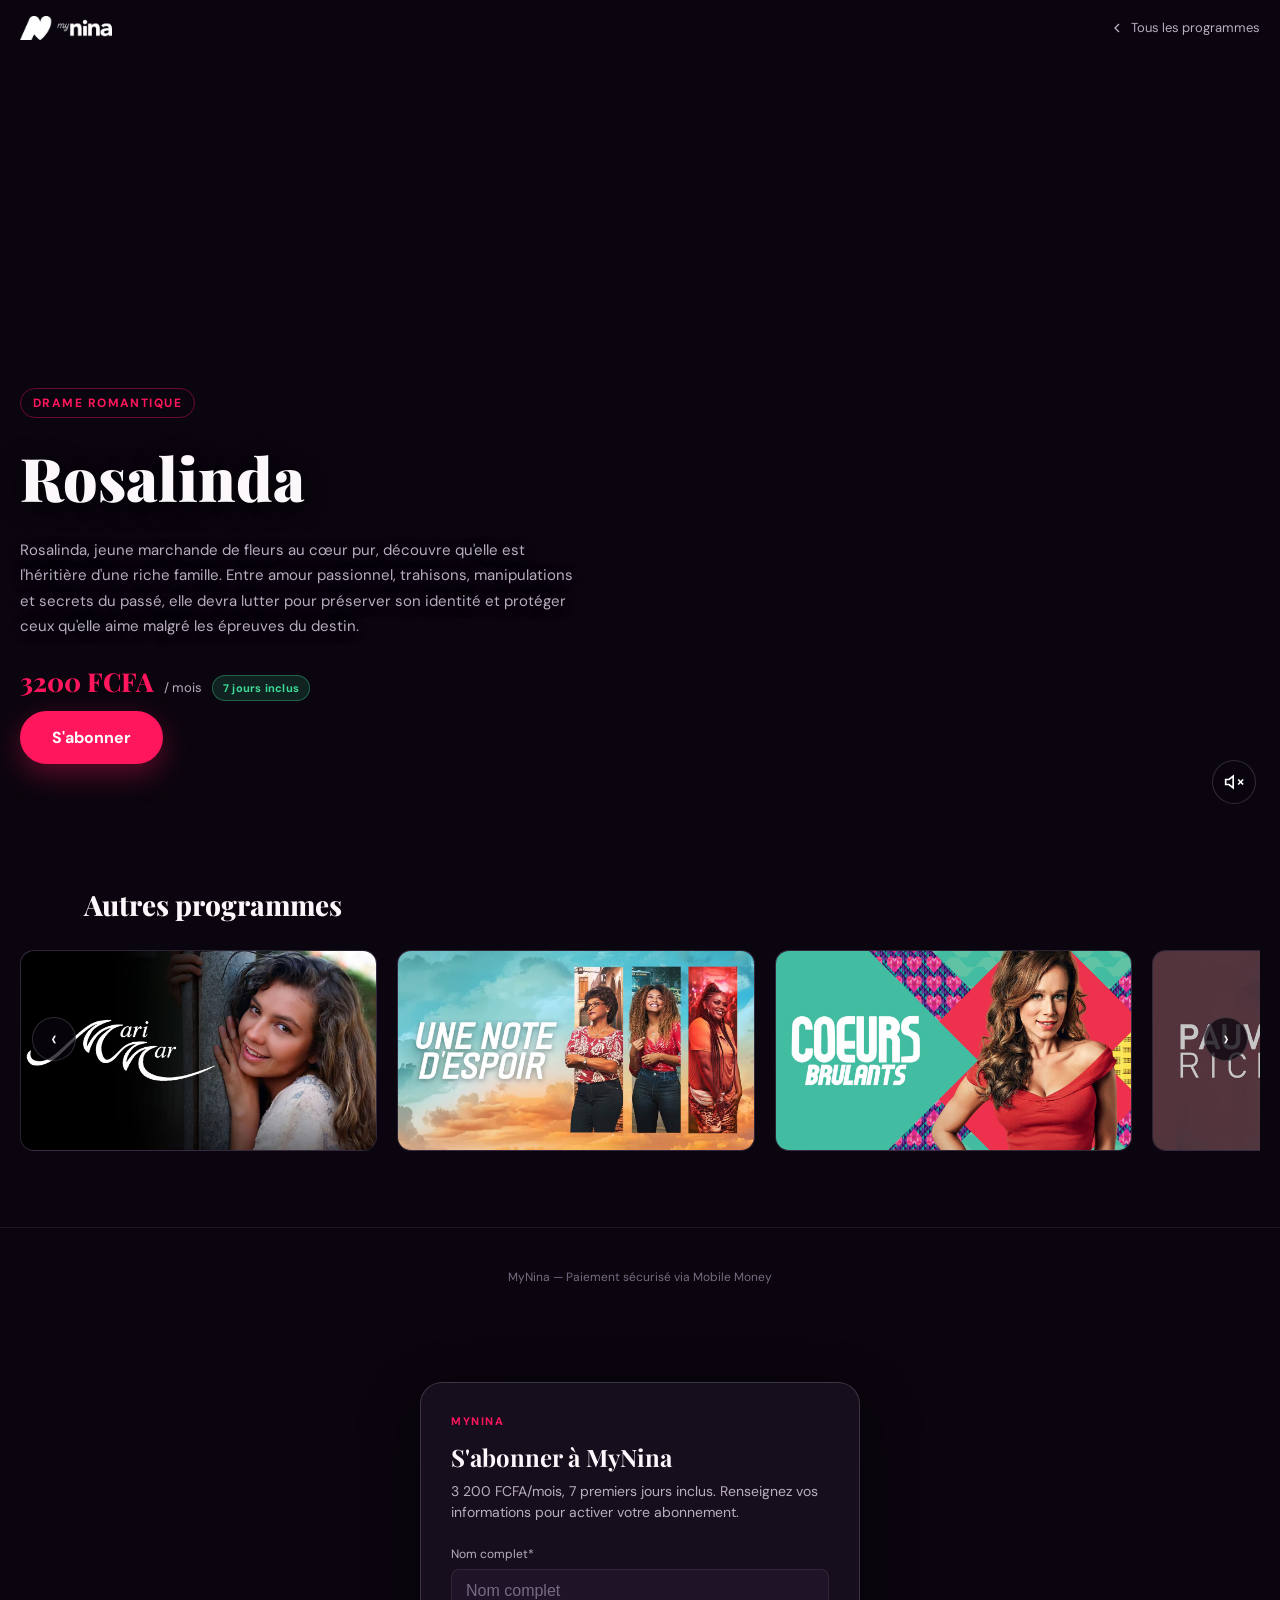
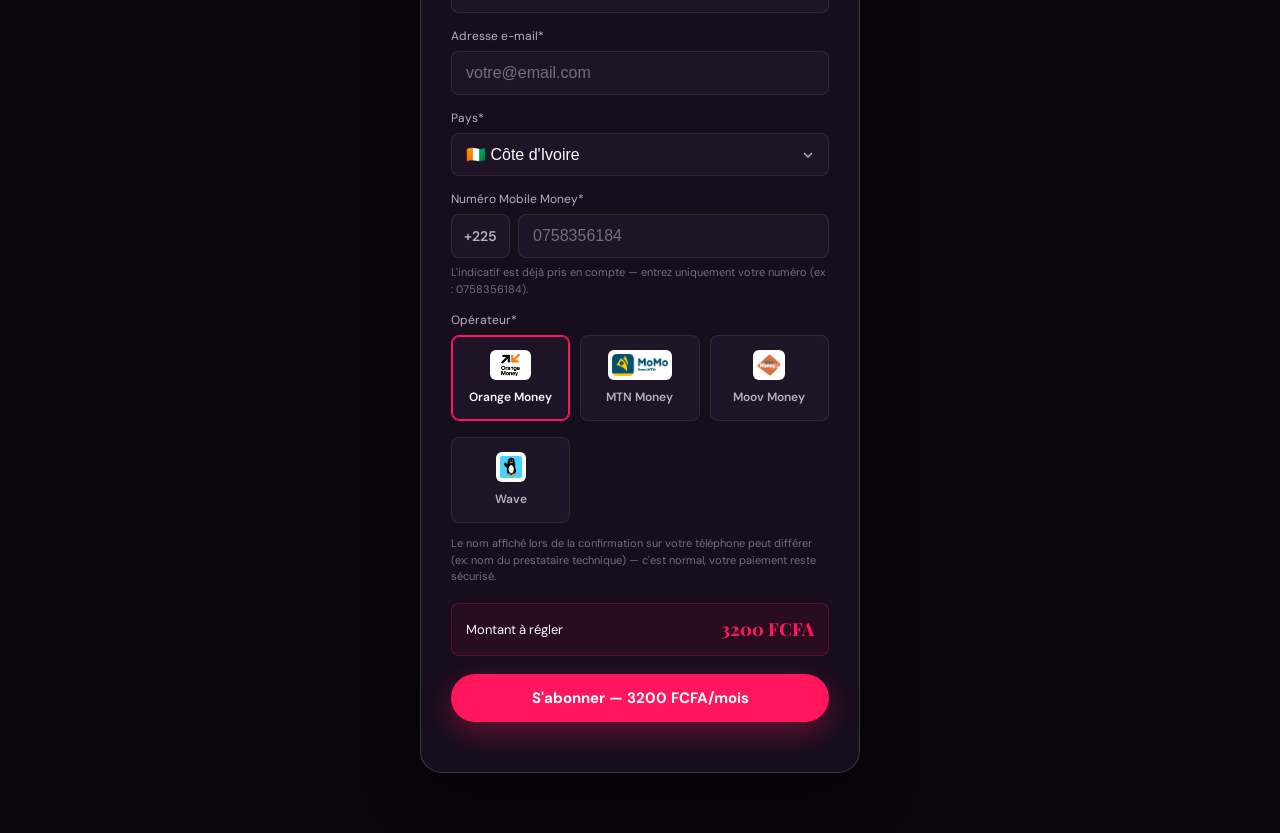
==== commit 8680eebc: "offre unique + refonte responsive mobile" ====
--- a/programme.html
+++ b/programme.html
@@ -8,7 +8,7 @@
     // de déploiement (ex: mynina.tv/abonnements). Doit s'exécuter AVANT tout <link>/<script src>.
     document.write('<base href="' + (location.pathname.indexOf("/abonnements") === 0 ? "/abonnements/" : "/") + '">');
   </script>
-  <meta name="viewport" content="width=device-width, initial-scale=1" />
+  <meta name="viewport" content="width=device-width, initial-scale=1, viewport-fit=cover" />
   <title>MyNina</title>
   <meta name="description" content="Regardez cette télénovela sur MyNina." />
   <link rel="icon" type="image/png" href="assets/favicon-32.png" />
@@ -44,9 +44,10 @@
       <div class="hero-price-row reveal reveal-delay-3">
         <span class="price-new" id="heroPrice"></span>
         <span class="price-per" id="heroPriceSuffix"></span>
+        <span class="trial-badge">7 jours inclus</span>
       </div>
       <div class="reveal reveal-delay-4">
-        <button class="btn-primary btn-hero" id="convertCta" type="button">Profiter de l'offre</button>
+        <button class="btn-primary btn-hero" id="convertCta" type="button">S'abonner</button>
       </div>
     </div>
   </section>
@@ -68,14 +69,10 @@
     <div class="payment-card">
       <div class="step-form active" id="stepForm">
         <div class="modal-eyebrow">MyNina</div>
-        <h3 id="modalTitle">Profitez de l'offre</h3>
-        <p class="modal-sub">Renseignez vos informations pour activer votre abonnement.</p>
+        <h3 id="modalTitle">S'abonner à MyNina</h3>
+        <p class="modal-sub">3 200 FCFA/mois, 7 premiers jours inclus. Renseignez vos informations pour activer votre abonnement.</p>
 
         <form id="accountForm" novalidate>
-          <div class="field">
-            <label>Choisissez votre offre*</label>
-            <div class="plan-cards" id="planGroup"></div>
-          </div>
           <div class="field">
             <label for="fullName">Nom complet*</label>
             <input id="fullName" name="fullName" type="text" placeholder="Nom complet" required autocomplete="name" />
@@ -118,7 +115,7 @@
 
   <script src="app.js"></script>
   <script>
-    document.getElementById("submitBtn").textContent = `Profiter de l'offre — ${currentPrice()} ${PAYMENT_CURRENCY_LABEL}`;
+    document.getElementById("submitBtn").textContent = `S'abonner — ${currentPrice()} ${PAYMENT_CURRENCY_LABEL}/mois`;
   </script>
 </body>
 </html>
--- a/style.css
+++ b/style.css
@@ -27,15 +27,17 @@
 }
 
 * { box-sizing: border-box; margin: 0; padding: 0; }
-html { scroll-behavior: smooth; }
+html { scroll-behavior: smooth; scroll-padding-top: env(safe-area-inset-top, 0px); }
 body {
   background: var(--bg-void);
   color: var(--text-primary);
   font-family: var(--font-body);
   line-height: 1.5;
   min-height: 100vh;
+  min-height: 100dvh;
   -webkit-font-smoothing: antialiased;
   overflow-x: hidden;
+  padding-bottom: env(safe-area-inset-bottom, 0px);
 }
 a { color: inherit; text-decoration: none; }
 img { max-width: 100%; display: block; }
@@ -64,8 +66,14 @@
   backdrop-filter: blur(14px);
   border-bottom: 1px solid var(--border);
   transition: background 0.3s ease;
-}
-.nav-overlay { position: absolute; top: 0; left: 0; right: 0; background: linear-gradient(180deg, rgba(10,5,14,0.75), transparent); border: none; backdrop-filter: none; }
+  padding-top: env(safe-area-inset-top, 0px);
+}
+.nav-overlay {
+  position: absolute; top: 0; left: 0; right: 0;
+  background: linear-gradient(180deg, rgba(10,5,14,0.75), transparent);
+  border: none; backdrop-filter: none;
+  padding-top: env(safe-area-inset-top, 0px);
+}
 .nav-inner { display: flex; align-items: center; justify-content: space-between; padding: 16px 20px; }
 .nav-brand { display: flex; align-items: center; gap: 12px; }
 .nav-logo-img { height: 24px; width: auto; }
@@ -76,7 +84,11 @@
 /* ==========================================================================
    Hero vidéo (accueil + page programme) avec bouton son
    ========================================================================== */
-.media-hero { position: relative; min-height: 92vh; overflow: hidden; display: flex; align-items: flex-end; }
+.media-hero {
+  position: relative; overflow: hidden; display: flex; align-items: flex-end;
+  min-height: 92vh; /* repli pour navigateurs ne supportant pas dvh */
+  min-height: 92dvh; /* hauteur de viewport "réelle" — stable même quand la barre d'adresse mobile apparaît/disparaît */
+}
 .media-hero-video { position: absolute; inset: 0; width: 100%; height: 100%; object-fit: cover; }
 .media-hero::after {
   content: ""; position: absolute; inset: 0;
@@ -84,9 +96,9 @@
               linear-gradient(90deg, rgba(10,5,14,0.75) 0%, rgba(10,5,14,0.15) 55%);
   pointer-events: none;
 }
-.media-hero-content { position: relative; z-index: 2; padding: 0 20px 64px; max-width: 720px; }
+.media-hero-content { position: relative; z-index: 2; padding: 0 20px calc(64px + env(safe-area-inset-bottom, 0px)); max-width: 720px; }
 .sound-toggle {
-  position: absolute; bottom: 24px; right: 24px; z-index: 3;
+  position: absolute; bottom: calc(24px + env(safe-area-inset-bottom, 0px)); right: 24px; z-index: 3;
   width: 44px; height: 44px; border-radius: 50%;
   background: rgba(10,5,14,0.55); border: 1px solid var(--border-strong);
   display: flex; align-items: center; justify-content: center; color: #fff;
@@ -190,17 +202,13 @@
 .synopsis-text { color: var(--text-secondary); font-size: 15px; line-height: 1.7; }
 .hero-synopsis { max-width: 560px; margin-bottom: 22px; text-shadow: 0 2px 12px rgba(0,0,0,0.5); }
 
-.hero-price-row { display: flex; align-items: baseline; gap: 10px; margin-bottom: 10px; }
-.price-old { color: var(--text-tertiary); text-decoration: line-through; font-size: 15px; }
+.hero-price-row { display: flex; align-items: baseline; gap: 10px; margin-bottom: 10px; flex-wrap: wrap; }
+.trial-badge {
+  background: rgba(61, 220, 151, 0.14); color: var(--success); border: 1px solid rgba(61, 220, 151, 0.35);
+  font-size: 11px; font-weight: 700; padding: 4px 10px; border-radius: 999px; letter-spacing: 0.02em;
+}
 .price-new { font-family: var(--font-display); font-weight: 800; font-size: 26px; color: var(--rose); }
 .price-per { color: var(--text-secondary); font-size: 13px; }
-
-.promo-badge {
-  display: inline-block; font-size: 12px; font-weight: 700;
-  color: var(--rose); background: rgba(255,22,93,0.14);
-  border: 1px solid rgba(255,22,93,0.35); border-radius: 999px;
-  padding: 6px 14px; margin-bottom: 22px;
-}
 
 .btn-primary {
   background: var(--rose); color: #fff; font-weight: 700; font-size: 15px;
@@ -231,14 +239,17 @@
 .field label { display: block; font-size: 12px; color: var(--text-secondary); margin-bottom: 6px; }
 .field input {
   width: 100%; background: var(--bg-panel-2); border: 1px solid var(--border); border-radius: var(--radius-sm);
-  padding: 12px 14px; color: var(--text-primary); font-size: 14px; transition: border-color 0.15s ease;
+  padding: 12px 14px; color: var(--text-primary); font-size: 16px; transition: border-color 0.15s ease;
 }
 .field input::placeholder { color: var(--text-tertiary); }
 .field input:focus { border-color: var(--rose); }
+/* 16px minimum sur les champs : en dessous, iOS Safari zoome automatiquement
+   la page au moment où le clavier s'ouvre — désagréable et déstabilisant
+   sur mobile, là où l'essentiel des paiements se fait. */
 
 .field select {
   width: 100%; background: var(--bg-panel-2); border: 1px solid var(--border); border-radius: var(--radius-sm);
-  padding: 12px 14px; color: var(--text-primary); font-size: 14px; appearance: none;
+  padding: 12px 14px; color: var(--text-primary); font-size: 16px; appearance: none;
   background-image: url("data:image/svg+xml;utf8,<svg xmlns='http://www.w3.org/2000/svg' width='16' height='16' viewBox='0 0 24 24' fill='none' stroke='%23B7AEC0' stroke-width='2'><path d='M6 9l6 6 6-6'/></svg>");
   background-repeat: no-repeat; background-position: right 12px center;
 }
@@ -273,19 +284,6 @@
   width: auto; height: 30px; max-width: 100%; margin: 0 auto 8px; object-fit: contain;
   display: block; border-radius: 6px; background: #fff; padding: 4px;
 }
-
-.plan-cards { display: grid; grid-template-columns: repeat(3, 1fr); gap: 10px; margin-bottom: 14px; }
-.plan-card {
-  border: 1px solid var(--border); border-radius: var(--radius-sm); padding: 14px 8px;
-  text-align: center; cursor: pointer; background: var(--bg-panel-2);
-  transition: border-color 0.15s ease, transform 0.15s ease;
-}
-.plan-card input { display: none; }
-.plan-card:hover { transform: translateY(-2px); }
-.plan-card.is-selected { border-color: var(--rose); box-shadow: inset 0 0 0 1px var(--rose); }
-.plan-name { font-size: 12px; color: var(--text-secondary); font-weight: 600; margin-bottom: 4px; }
-.plan-card.is-selected .plan-name { color: var(--text-primary); }
-.plan-price { font-family: var(--font-display); font-weight: 800; font-size: 15px; color: var(--rose); }
 
 .price-row {
   display: flex; align-items: center; justify-content: space-between; padding: 12px 14px;
@@ -325,7 +323,8 @@
   z-index: -1; pointer-events: none;
 }
 .pricing-intro { color: var(--text-secondary); font-size: 15px; max-width: 480px; margin: 0 auto 32px; }
-.pricing-grid { display: grid; grid-template-columns: repeat(3, 1fr); gap: 20px; align-items: start; }
+.pricing-grid { display: flex; justify-content: center; }
+.pricing-grid .pricing-card { width: 100%; max-width: 380px; }
 .pricing-card {
   position: relative; background: var(--bg-panel); border: 1px solid var(--border);
   border-radius: var(--radius-lg); padding: 32px 22px 26px; text-align: left;
@@ -400,7 +399,7 @@
 
 @media (max-width: 720px) {
   .pricing-section, .benefits-section, .faq-section { padding-left: 20px; padding-right: 20px; }
-  .pricing-grid, .benefits-section { grid-template-columns: 1fr; }
+  .benefits-section { grid-template-columns: 1fr; }
   .pricing-card.is-highlighted, .pricing-card.is-highlighted:hover { transform: none; }
   .carousel-subheading { padding-left: 20px; padding-right: 20px; }
   .hero-cta-row { flex-direction: column; align-items: flex-start; gap: 12px; }
@@ -411,7 +410,7 @@
 @media (max-width: 560px) {
   .btn-primary { width: 100%; }
   .hero-price-row { flex-wrap: wrap; }
-  .media-hero { min-height: 82vh; }
+  .media-hero { min-height: 82vh; min-height: 82dvh; }
   .payment-section { padding: 28px 10px 44px; }
   .payment-card { padding: 22px 18px; }
 }
